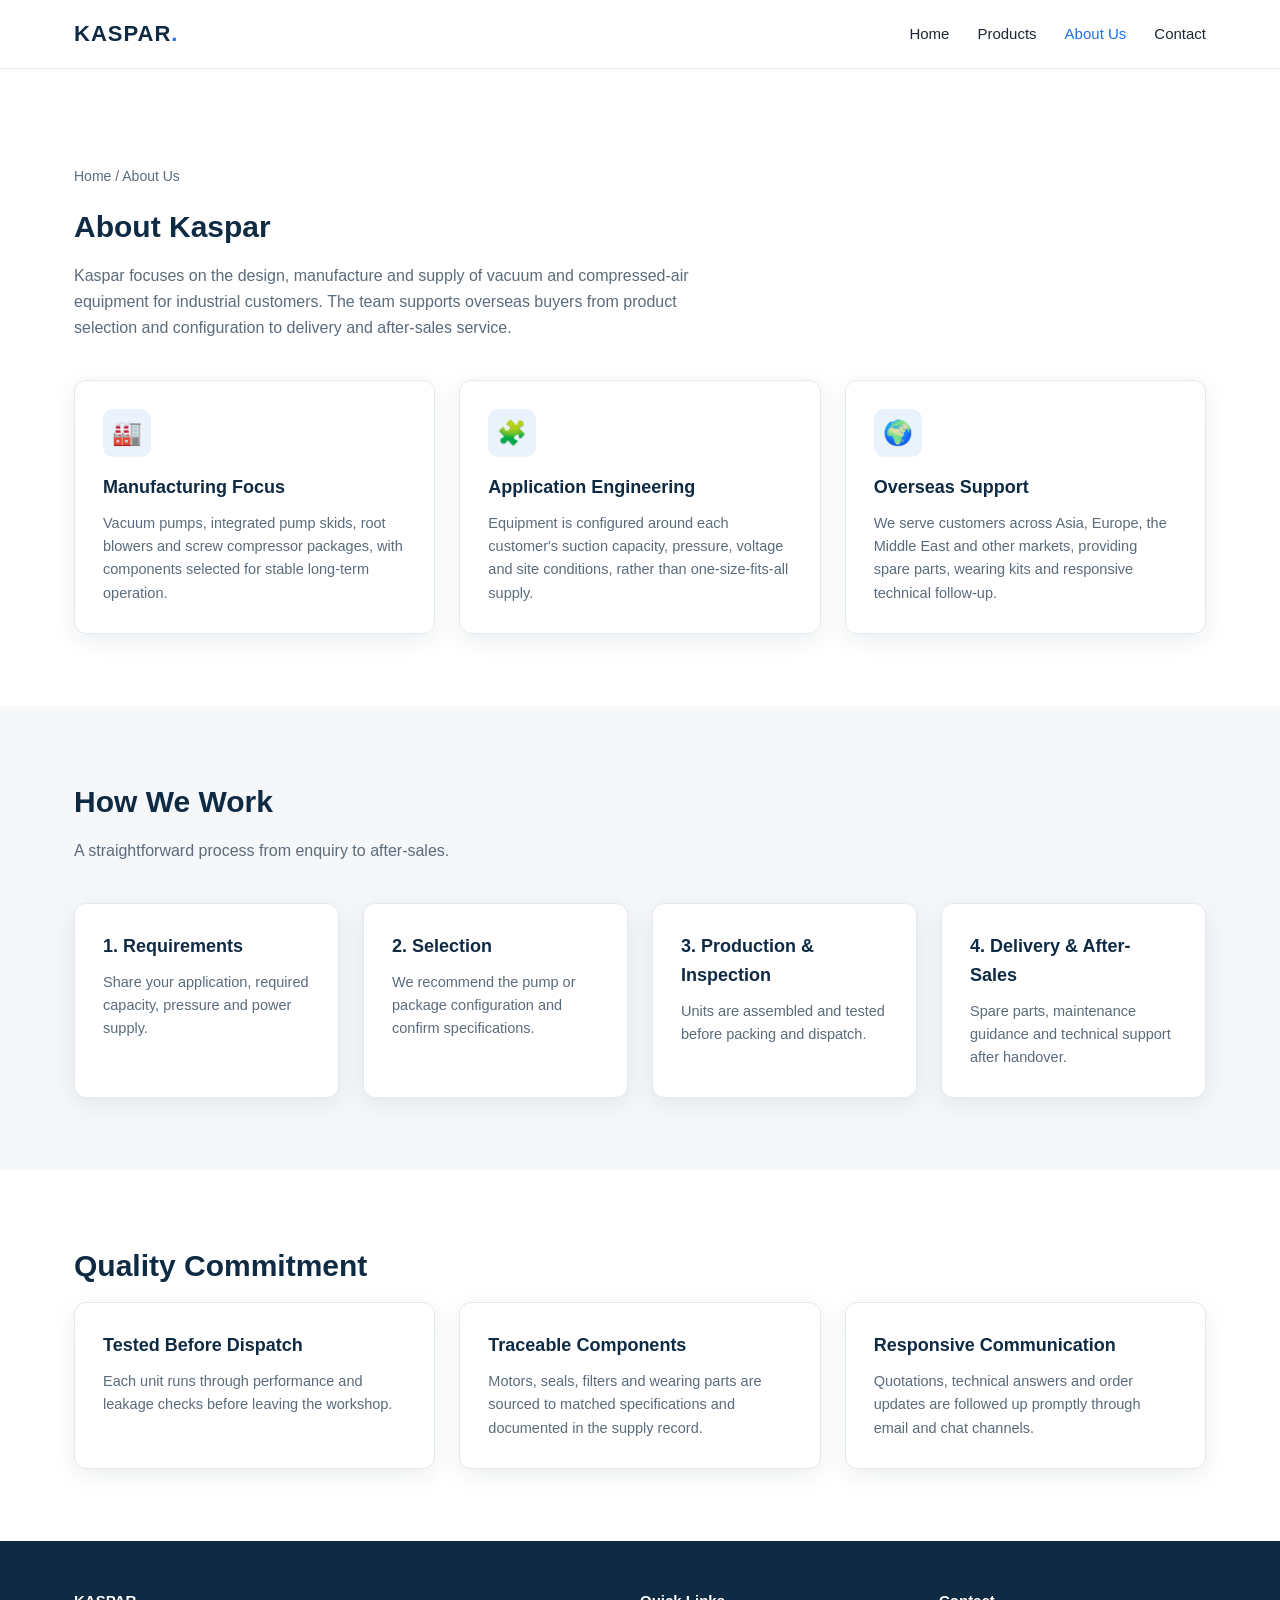
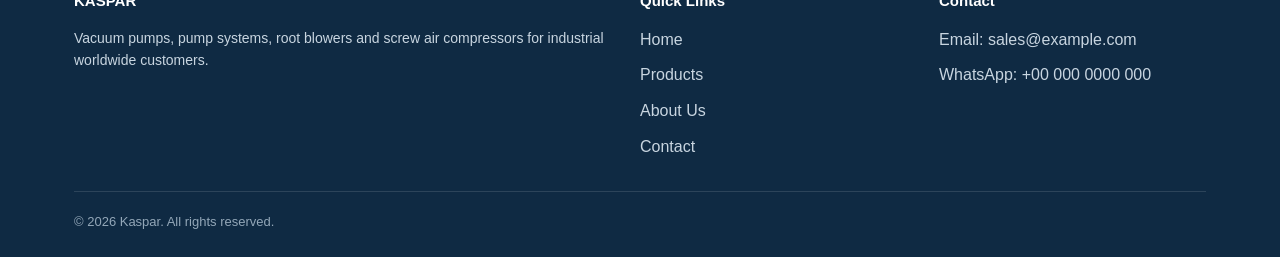
==== about.html @ ff20649e "Initial Kaspar product showcase website: home, products, detail, about, contact" ====
<!DOCTYPE html>
<html lang="en">
<head>
  <meta charset="UTF-8">
  <meta name="viewport" content="width=device-width, initial-scale=1.0">
  <title>About Us | Kaspar</title>
  <meta name="description" content="Learn about Kaspar — manufacturer and supplier of vacuum pumps, pump systems, root blowers and screw air compressors for global industrial customers.">
  <link rel="stylesheet" href="css/style.css">
  <link rel="stylesheet" href="https://miaoda.feishu.cn/fonts/css2?family=Noto+Sans:wght@300;400;500;700;800&display=swap">
</head>
<body>

  <header class="site-header">
    <div class="container nav">
      <a href="index.html" class="brand">KASPAR<span>.</span></a>
      <button class="nav-toggle" aria-label="Menu" onclick="document.querySelector('.nav-links').classList.toggle('open')">
        <span></span><span></span><span></span>
      </button>
      <ul class="nav-links">
        <li><a href="index.html">Home</a></li>
        <li><a href="products.html">Products</a></li>
        <li><a href="about.html" class="active">About Us</a></li>
        <li><a href="contact.html">Contact</a></li>
      </ul>
    </div>
  </header>

  <section class="section">
    <div class="container">
      <nav class="breadcrumb"><a href="index.html">Home</a> / About Us</nav>
      <h2 class="section-title" style="margin-top:16px;">About Kaspar</h2>
      <p class="section-sub">Kaspar focuses on the design, manufacture and supply of vacuum and compressed-air equipment for industrial customers. The team supports overseas buyers from product selection and configuration to delivery and after-sales service.</p>

      <div class="grid grid-3">
        <div class="card">
          <div class="icon">🏭</div>
          <h3>Manufacturing Focus</h3>
          <p>Vacuum pumps, integrated pump skids, root blowers and screw compressor packages, with components selected for stable long-term operation.</p>
        </div>
        <div class="card">
          <div class="icon">🧩</div>
          <h3>Application Engineering</h3>
          <p>Equipment is configured around each customer's suction capacity, pressure, voltage and site conditions, rather than one-size-fits-all supply.</p>
        </div>
        <div class="card">
          <div class="icon">🌍</div>
          <h3>Overseas Support</h3>
          <p>We serve customers across Asia, Europe, the Middle East and other markets, providing spare parts, wearing kits and responsive technical follow-up.</p>
        </div>
      </div>
    </div>
  </section>

  <section class="section alt">
    <div class="container">
      <h2 class="section-title">How We Work</h2>
      <p class="section-sub">A straightforward process from enquiry to after-sales.</p>
      <div class="grid grid-4">
        <div class="card"><h3>1. Requirements</h3><p>Share your application, required capacity, pressure and power supply.</p></div>
        <div class="card"><h3>2. Selection</h3><p>We recommend the pump or package configuration and confirm specifications.</p></div>
        <div class="card"><h3>3. Production &amp; Inspection</h3><p>Units are assembled and tested before packing and dispatch.</p></div>
        <div class="card"><h3>4. Delivery &amp; After-Sales</h3><p>Spare parts, maintenance guidance and technical support after handover.</p></div>
      </div>
    </div>
  </section>

  <section class="section">
    <div class="container">
      <h2 class="section-title">Quality Commitment</h2>
      <div class="grid grid-3">
        <div class="card"><h3>Tested Before Dispatch</h3><p>Each unit runs through performance and leakage checks before leaving the workshop.</p></div>
        <div class="card"><h3>Traceable Components</h3><p>Motors, seals, filters and wearing parts are sourced to matched specifications and documented in the supply record.</p></div>
        <div class="card"><h3>Responsive Communication</h3><p>Quotations, technical answers and order updates are followed up promptly through email and chat channels.</p></div>
      </div>
    </div>
  </section>

  <footer class="site-footer">
    <div class="container">
      <div class="footer-grid">
        <div>
          <h4>KASPAR</h4>
          <p style="font-size:14px;">Vacuum pumps, pump systems, root blowers and screw air compressors for industrial worldwide customers.</p>
        </div>
        <div>
          <h4>Quick Links</h4>
          <ul>
            <li><a href="index.html">Home</a></li>
            <li><a href="products.html">Products</a></li>
            <li><a href="about.html">About Us</a></li>
            <li><a href="contact.html">Contact</a></li>
          </ul>
        </div>
        <div>
          <h4>Contact</h4>
          <ul>
            <li>Email: sales@example.com</li>
            <li>WhatsApp: +00 000 0000 000</li>
          </ul>
        </div>
      </div>
      <div class="footer-bottom">© 2026 Kaspar. All rights reserved.</div>
    </div>
  </footer>

  <script src="js/main.js"></script>
</body>
</html>
---- css/style.css ----
/* ===== Kaspar Website — Global Styles ===== */
:root {
  --navy: #0f2a43;
  --navy-2: #163a5c;
  --steel: #5b6b7b;
  --accent: #1f6feb;
  --bg: #f5f7f9;
  --white: #ffffff;
  --line: #e3e9ee;
  --text: #1c2733;
  --radius: 12px;
  --shadow: 0 6px 24px rgba(15, 42, 67, 0.08);
}

* { margin: 0; padding: 0; box-sizing: border-box; }

html { scroll-behavior: smooth; }

body {
  font-family: "Noto Sans SC", "Noto Sans", -apple-system, BlinkMacSystemFont,
    "Segoe UI", Roboto, "Helvetica Neue", Arial, sans-serif;
  color: var(--text);
  background: var(--white);
  line-height: 1.6;
}

img { max-width: 100%; display: block; }
a { color: var(--accent); text-decoration: none; }
a:hover { text-decoration: underline; }

.container { max-width: 1180px; margin: 0 auto; padding: 0 24px; }

/* ===== Header / Nav ===== */
.site-header {
  position: sticky; top: 0; z-index: 50;
  background: var(--white);
  border-bottom: 1px solid var(--line);
}
.nav {
  display: flex; align-items: center; justify-content: space-between;
  height: 68px;
}
.brand {
  font-size: 22px; font-weight: 800; letter-spacing: 1px;
  color: var(--navy);
}
.brand span { color: var(--accent); }
.nav-links { display: flex; gap: 28px; list-style: none; }
.nav-links a {
  color: var(--text); font-weight: 500; font-size: 15px;
}
.nav-links a:hover, .nav-links a.active { color: var(--accent); text-decoration: none; }
.nav-toggle { display: none; background: none; border: 0; cursor: pointer; }
.nav-toggle span { display: block; width: 24px; height: 2px; background: var(--navy); margin: 5px 0; }

/* ===== Hero ===== */
.hero {
  background: linear-gradient(135deg, var(--navy) 0%, var(--navy-2) 100%);
  color: var(--white);
  padding: 96px 0;
}
.hero h1 { font-size: 42px; line-height: 1.2; margin-bottom: 18px; }
.hero p.lead { font-size: 18px; max-width: 640px; color: #d7e2ec; margin-bottom: 32px; }
.hero-actions { display: flex; gap: 16px; flex-wrap: wrap; }

/* ===== Buttons ===== */
.btn {
  display: inline-flex; align-items: center; justify-content: center;
  padding: 12px 24px; border-radius: 8px; font-weight: 600; font-size: 15px;
  cursor: pointer; border: 1px solid transparent; transition: all .2s;
}
.btn-primary { background: var(--accent); color: var(--white); }
.btn-primary:hover { background: #185cc7; text-decoration: none; }
.btn-outline { border-color: rgba(255,255,255,.6); color: var(--white); }
.btn-outline:hover { background: rgba(255,255,255,.1); text-decoration: none; }
.btn-dark { background: var(--navy); color: var(--white); }
.btn-dark:hover { background: var(--navy-2); text-decoration: none; }

/* ===== Sections ===== */
.section { padding: 72px 0; }
.section.alt { background: var(--bg); }
.section-title { font-size: 30px; color: var(--navy); margin-bottom: 12px; }
.section-sub { color: var(--steel); max-width: 640px; margin-bottom: 40px; }

/* ===== Cards grid ===== */
.grid { display: grid; gap: 24px; }
.grid-3 { grid-template-columns: repeat(3, 1fr); }
.grid-4 { grid-template-columns: repeat(4, 1fr); }
.card {
  background: var(--white); border: 1px solid var(--line);
  border-radius: var(--radius); padding: 28px; box-shadow: var(--shadow);
  transition: transform .2s, box-shadow .2s;
}
.card:hover { transform: translateY(-4px); }
.card h3 { font-size: 18px; color: var(--navy); margin-bottom: 10px; }
.card p { color: var(--steel); font-size: 14.5px; }
.card .icon {
  width: 48px; height: 48px; border-radius: 10px; background: #eaf2fc;
  display: flex; align-items: center; justify-content: center; font-size: 24px;
  margin-bottom: 16px;
}

/* ===== Product list ===== */
.product-card { display: flex; flex-direction: column; }
.product-card .thumb {
  height: 170px; border-radius: 10px; background: var(--bg);
  display: flex; align-items: center; justify-content: center;
  color: var(--steel); font-size: 14px; margin-bottom: 18px;
}
.product-card .meta { margin-top: auto; padding-top: 14px; }

/* ===== Feature list ===== */
.feature-list { list-style: none; display: grid; gap: 14px; }
.feature-list li {
  padding-left: 28px; position: relative; color: var(--steel);
}
.feature-list li::before {
  content: "✓"; position: absolute; left: 0; color: var(--accent); font-weight: 700;
}

/* ===== Tables ===== */
.spec-table { width: 100%; border-collapse: collapse; margin-top: 16px; }
.spec-table th, .spec-table td {
  padding: 12px 16px; border-bottom: 1px solid var(--line); text-align: left; font-size: 15px;
}
.spec-table th { width: 40%; color: var(--navy); background: var(--bg); }

/* ===== CTA band ===== */
.cta-band {
  background: var(--navy); color: var(--white); padding: 56px 0;
}
.cta-band h2 { font-size: 26px; margin-bottom: 10px; }
.cta-band p { color: #d7e2ec; margin-bottom: 24px; }

/* ===== Forms ===== */
.form-grid { display: grid; gap: 18px; }
.form-field label { display: block; font-weight: 600; margin-bottom: 6px; font-size: 14px; }
.form-field input, .form-field textarea, .form-field select {
  width: 100%; padding: 12px 14px; border: 1px solid var(--line);
  border-radius: 8px; font: inherit; background: var(--white);
}
.form-field textarea { min-height: 120px; resize: vertical; }

/* ===== Contact info ===== */
.contact-info { display: grid; gap: 16px; }
.contact-info .item { display: flex; gap: 14px; }
.contact-info .item .icon { font-size: 20px; }
.contact-info .item h4 { color: var(--navy); font-size: 15px; }
.contact-info .item p { color: var(--steel); font-size: 14.5px; }

/* ===== Footer ===== */
.site-footer { background: var(--navy); color: #c8d5e0; padding: 48px 0 24px; }
.footer-grid { display: grid; grid-template-columns: 2fr 1fr 1fr; gap: 32px; margin-bottom: 32px; }
.site-footer h4 { color: var(--white); margin-bottom: 14px; font-size: 15px; }
.site-footer ul { list-style: none; display: grid; gap: 10px; }
.site-footer a { color: #c8d5e0; }
.footer-bottom { border-top: 1px solid rgba(255,255,255,.12); padding-top: 20px; font-size: 13px; color: #93a7b8; }

/* ===== Breadcrumb ===== */
.breadcrumb { font-size: 14px; color: var(--steel); padding: 24px 0 0; }
.breadcrumb a { color: var(--steel); }

/* ===== Responsive ===== */
@media (max-width: 960px) {
  .grid-3, .grid-4 { grid-template-columns: repeat(2, 1fr); }
  .hero h1 { font-size: 32px; }
}
@media (max-width: 640px) {
  .grid-3, .grid-4 { grid-template-columns: 1fr; }
  .footer-grid { grid-template-columns: 1fr; }
  .nav-links {
    display: none; position: absolute; top: 68px; left: 0; right: 0;
    background: var(--white); flex-direction: column; gap: 0;
    border-bottom: 1px solid var(--line); padding: 8px 0;
  }
  .nav-links.open { display: flex; }
  .nav-links a { display: block; padding: 14px 24px; }
  .nav-toggle { display: block; }
}
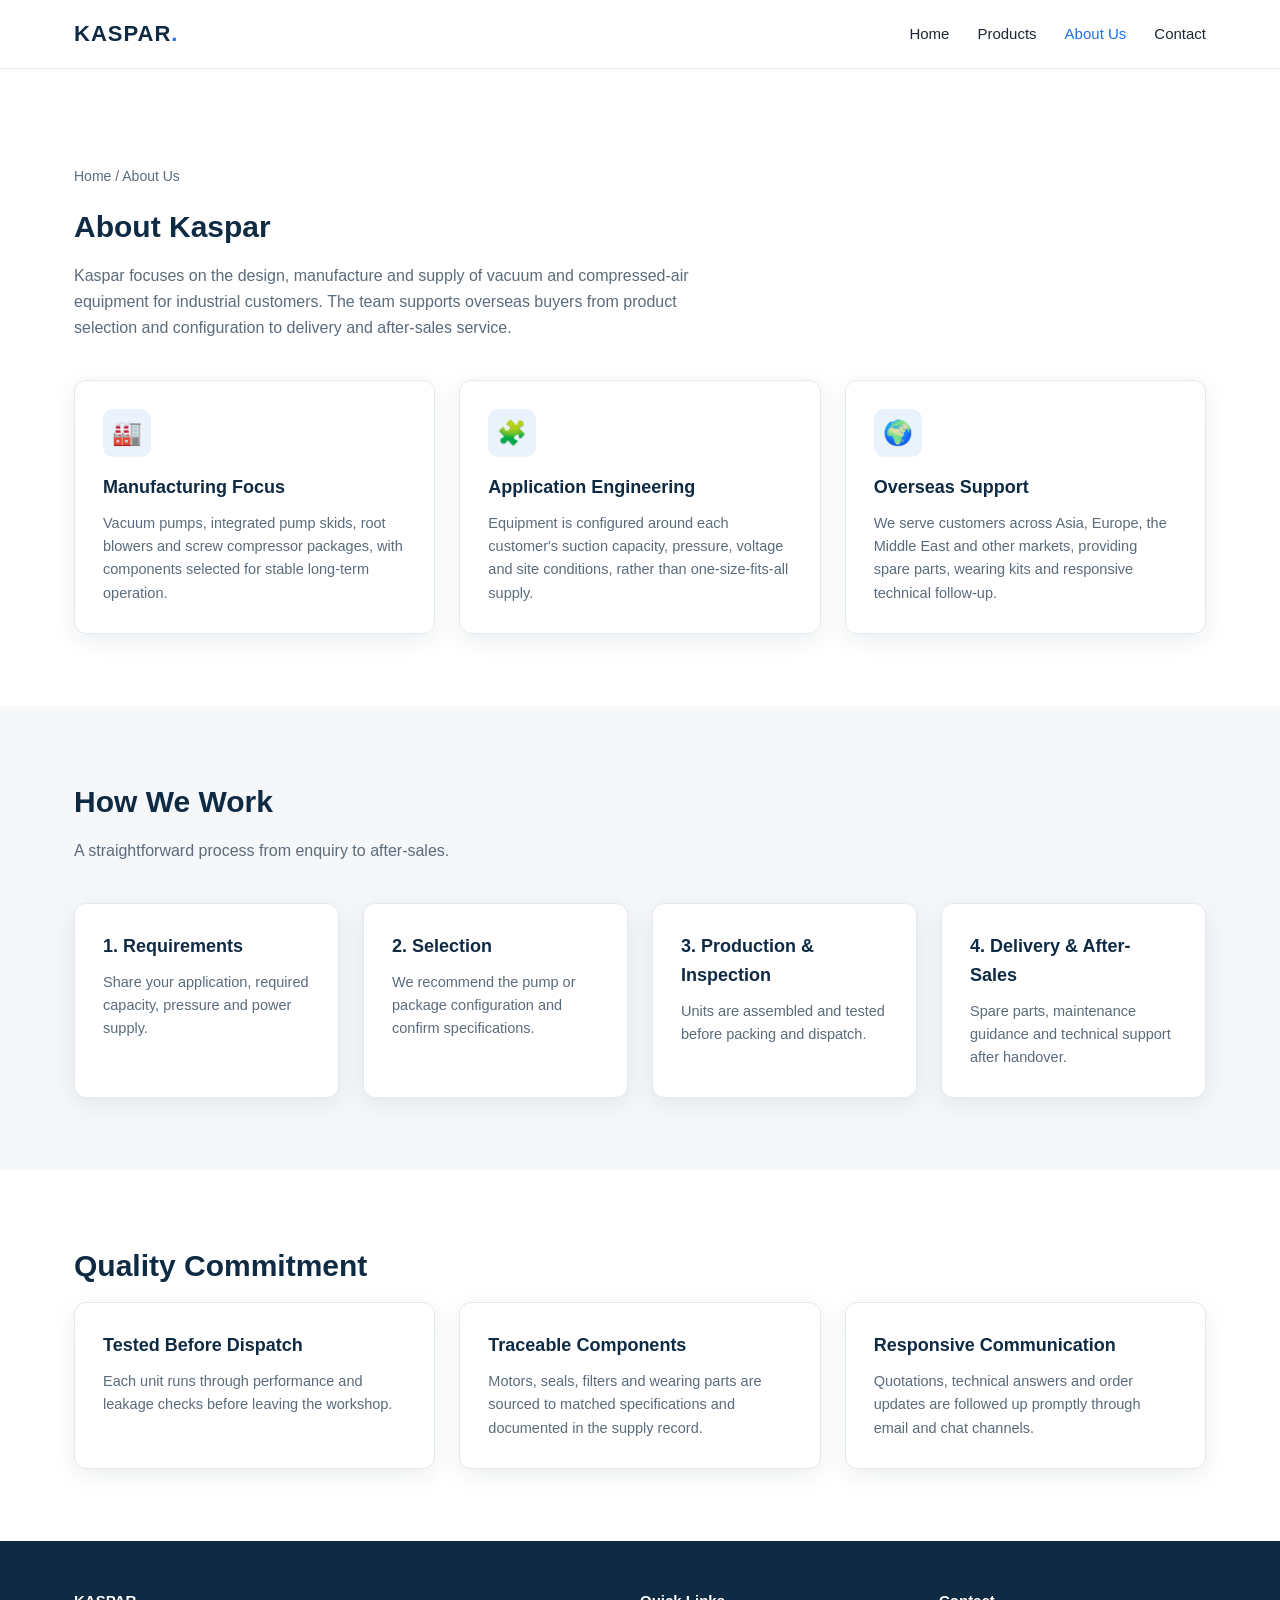
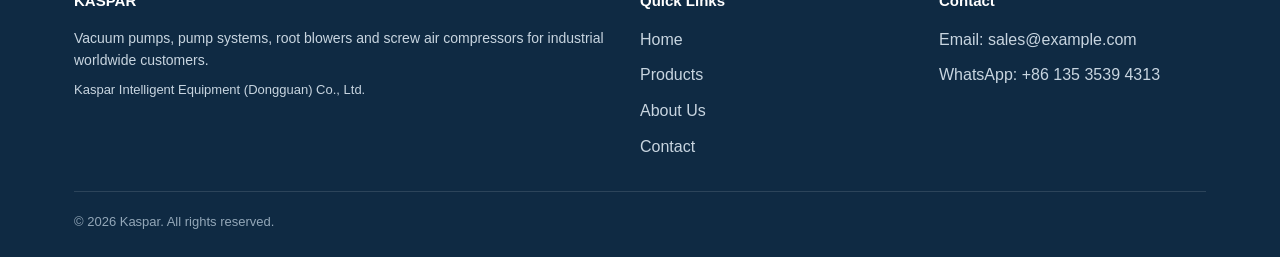
==== commit e762ce67: "Add company full name, address and WhatsApp contact" ====
--- a/about.html
+++ b/about.html
@@ -81,6 +81,7 @@
         <div>
           <h4>KASPAR</h4>
           <p style="font-size:14px;">Vacuum pumps, pump systems, root blowers and screw air compressors for industrial worldwide customers.</p>
+          <p style="font-size:13px; margin-top:8px;">Kaspar Intelligent Equipment (Dongguan) Co., Ltd.</p>
         </div>
         <div>
           <h4>Quick Links</h4>
@@ -95,7 +96,7 @@
           <h4>Contact</h4>
           <ul>
             <li>Email: sales@example.com</li>
-            <li>WhatsApp: +00 000 0000 000</li>
+            <li>WhatsApp: <a href="https://wa.me/8613535394313" target="_blank" rel="noopener">+86 135 3539 4313</a></li>
           </ul>
         </div>
       </div>
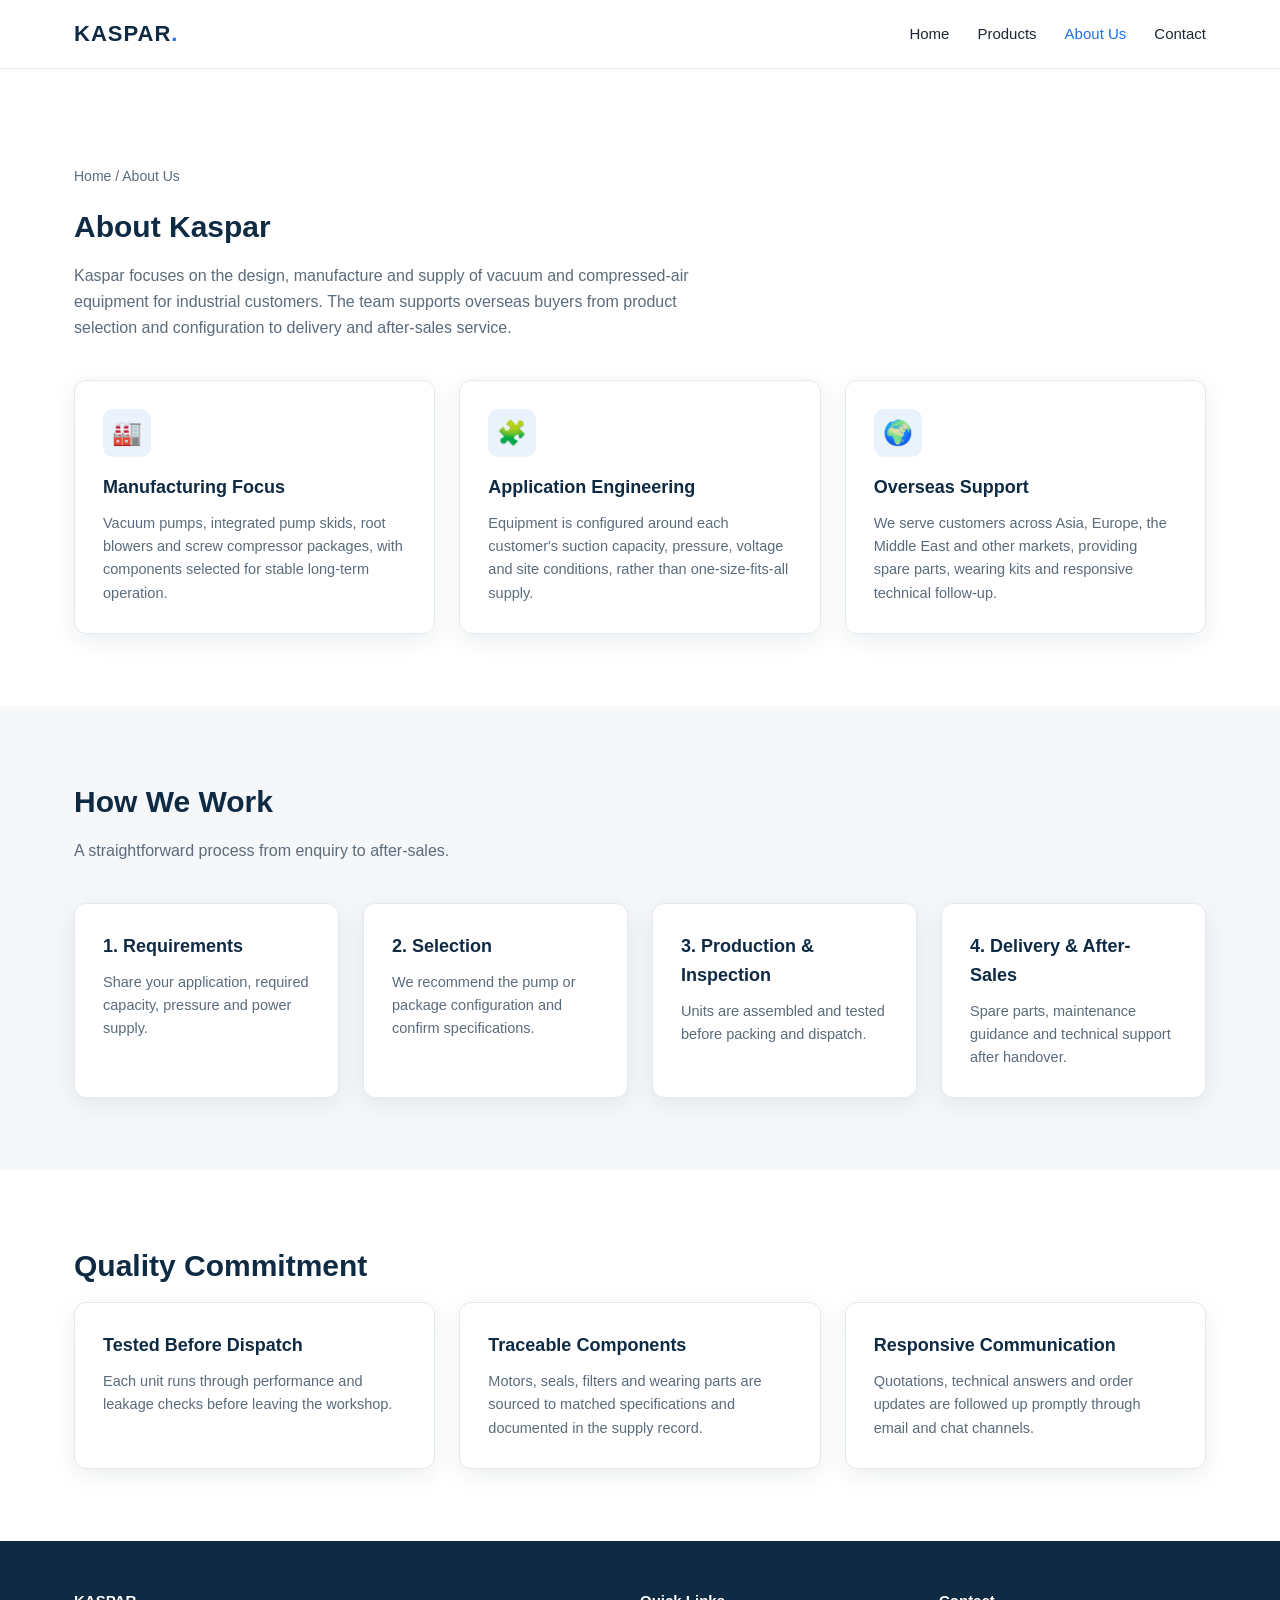
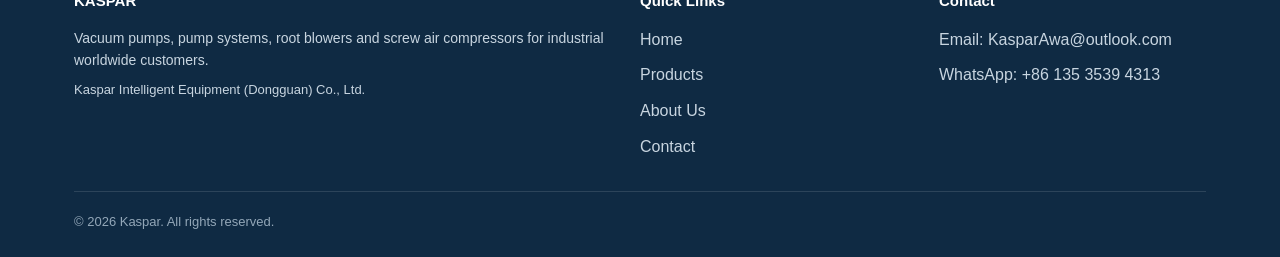
==== commit 2e4c6829: "Add VR 302 / VR 250 product pages with specs, images, curve and service kits; update contact email" ====
--- a/about.html
+++ b/about.html
@@ -95,7 +95,7 @@
         <div>
           <h4>Contact</h4>
           <ul>
-            <li>Email: sales@example.com</li>
+            <li>Email: KasparAwa@outlook.com</li>
             <li>WhatsApp: <a href="https://wa.me/8613535394313" target="_blank" rel="noopener">+86 135 3539 4313</a></li>
           </ul>
         </div>
--- a/css/style.css
+++ b/css/style.css
@@ -108,6 +108,7 @@
   color: var(--steel); font-size: 14px; margin-bottom: 18px;
 }
 .product-card .meta { margin-top: auto; padding-top: 14px; }
+.thumb-img { width: 100%; height: 170px; object-fit: contain; border-radius: 10px; background: var(--bg); margin-bottom: 18px; }
 
 /* ===== Feature list ===== */
 .feature-list { list-style: none; display: grid; gap: 14px; }
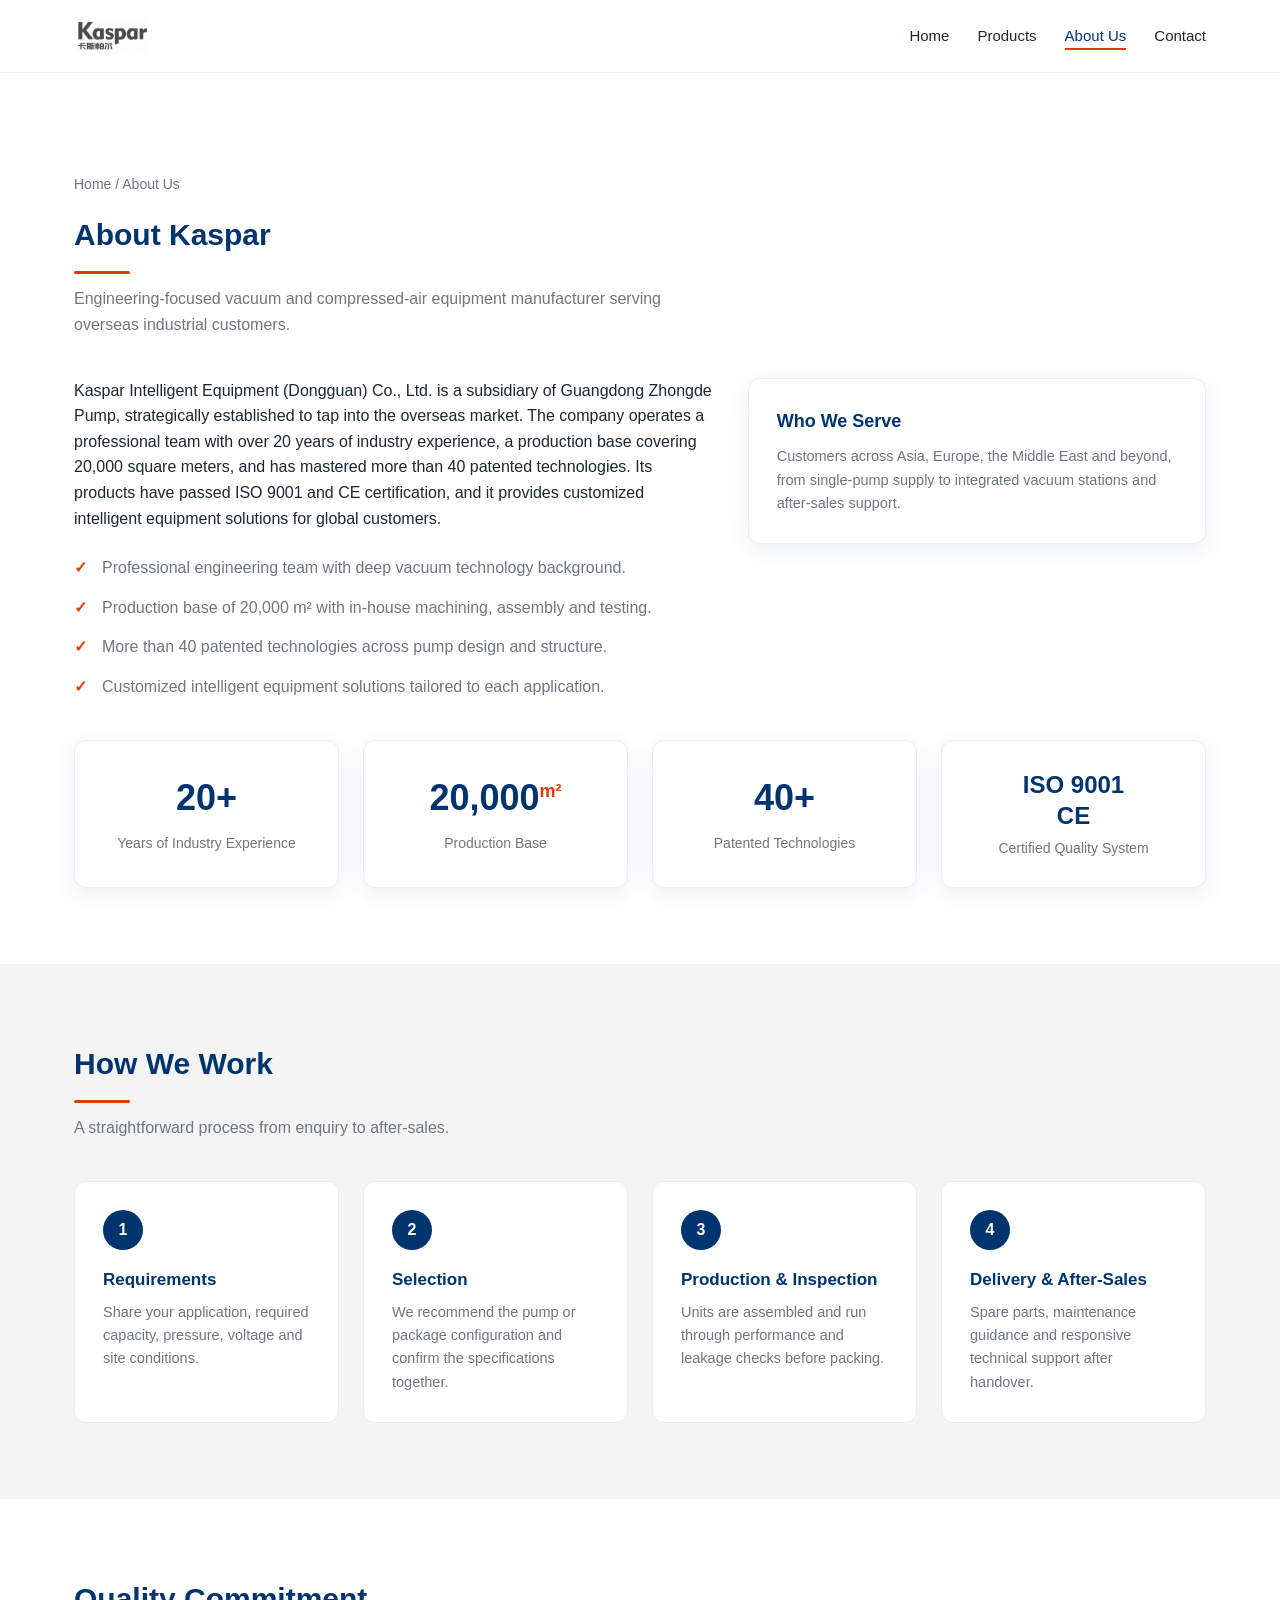
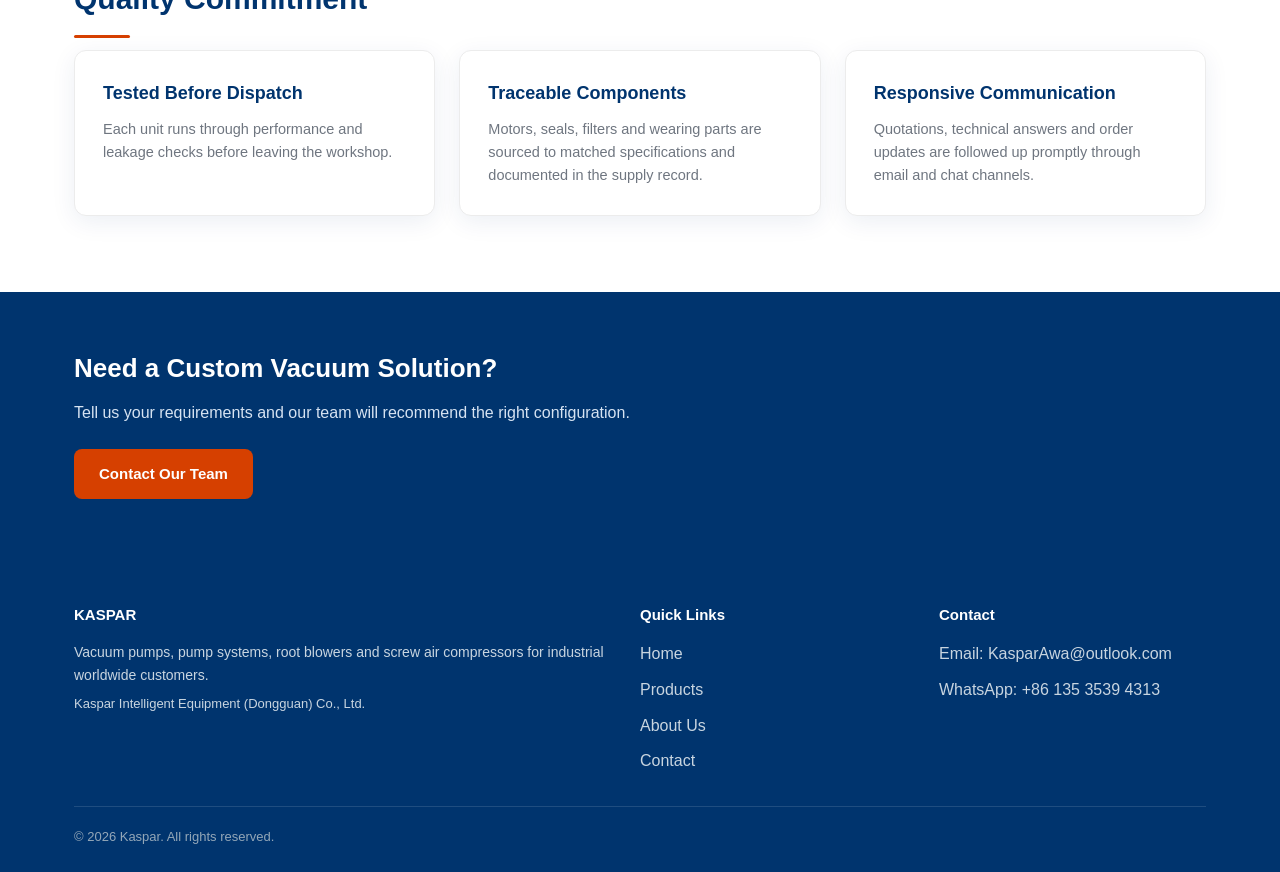
==== commit 622854f7: "Rebrand to Alibaba orange/blue palette, add logo to nav, interactive About page with stats counters " ====
--- a/about.html
+++ b/about.html
@@ -4,7 +4,7 @@
   <meta charset="UTF-8">
   <meta name="viewport" content="width=device-width, initial-scale=1.0">
   <title>About Us | Kaspar</title>
-  <meta name="description" content="Learn about Kaspar — manufacturer and supplier of vacuum pumps, pump systems, root blowers and screw air compressors for global industrial customers.">
+  <meta name="description" content="Kaspar Intelligent Equipment (Dongguan) Co., Ltd. — subsidiary of Guangdong Zhongde Pump, 20+ years of vacuum pump experience, ISO 9001 and CE certified customized equipment solutions for global customers.">
   <link rel="stylesheet" href="css/style.css">
   <link rel="stylesheet" href="https://miaoda.feishu.cn/fonts/css2?family=Noto+Sans:wght@300;400;500;700;800&display=swap">
 </head>
@@ -12,7 +12,7 @@
 
   <header class="site-header">
     <div class="container nav">
-      <a href="index.html" class="brand">KASPAR<span>.</span></a>
+      <a href="index.html" class="brand"><img class="nav-logo" src="assets/logo.png" alt="Kaspar"></a>
       <button class="nav-toggle" aria-label="Menu" onclick="document.querySelector('.nav-links').classList.toggle('open')">
         <span></span><span></span><span></span>
       </button>
@@ -29,23 +29,48 @@
     <div class="container">
       <nav class="breadcrumb"><a href="index.html">Home</a> / About Us</nav>
       <h2 class="section-title" style="margin-top:16px;">About Kaspar</h2>
-      <p class="section-sub">Kaspar focuses on the design, manufacture and supply of vacuum and compressed-air equipment for industrial customers. The team supports overseas buyers from product selection and configuration to delivery and after-sales service.</p>
+      <p class="section-sub">Engineering-focused vacuum and compressed-air equipment manufacturer serving overseas industrial customers.</p>
 
-      <div class="grid grid-3">
-        <div class="card">
-          <div class="icon">🏭</div>
-          <h3>Manufacturing Focus</h3>
-          <p>Vacuum pumps, integrated pump skids, root blowers and screw compressor packages, with components selected for stable long-term operation.</p>
+      <div class="grid" style="grid-template-columns: 1.4fr 1fr; gap: 32px; align-items: start;">
+        <div class="reveal">
+          <p style="font-size:16px; color:var(--text);">
+            Kaspar Intelligent Equipment (Dongguan) Co., Ltd. is a subsidiary of Guangdong Zhongde Pump,
+            strategically established to tap into the overseas market. The company operates a professional
+            team with over 20 years of industry experience, a production base covering 20,000 square meters,
+            and has mastered more than 40 patented technologies. Its products have passed ISO 9001 and CE
+            certification, and it provides customized intelligent equipment solutions for global customers.
+          </p>
+          <ul class="feature-list" style="margin-top:24px;">
+            <li>Professional engineering team with deep vacuum technology background.</li>
+            <li>Production base of 20,000 m² with in-house machining, assembly and testing.</li>
+            <li>More than 40 patented technologies across pump design and structure.</li>
+            <li>Customized intelligent equipment solutions tailored to each application.</li>
+          </ul>
         </div>
-        <div class="card">
-          <div class="icon">🧩</div>
-          <h3>Application Engineering</h3>
-          <p>Equipment is configured around each customer's suction capacity, pressure, voltage and site conditions, rather than one-size-fits-all supply.</p>
+        <div class="reveal reveal-d1">
+          <div class="card">
+            <h3>Who We Serve</h3>
+            <p>Customers across Asia, Europe, the Middle East and beyond, from single-pump supply to integrated vacuum stations and after-sales support.</p>
+          </div>
         </div>
-        <div class="card">
-          <div class="icon">🌍</div>
-          <h3>Overseas Support</h3>
-          <p>We serve customers across Asia, Europe, the Middle East and other markets, providing spare parts, wearing kits and responsive technical follow-up.</p>
+      </div>
+
+      <div class="stats-band">
+        <div class="stat reveal">
+          <div class="stat-num" data-count="20" data-suffix="+">0</div>
+          <div class="stat-label">Years of Industry Experience</div>
+        </div>
+        <div class="stat reveal reveal-d1">
+          <div class="stat-num">20,000<sup>m²</sup></div>
+          <div class="stat-label">Production Base</div>
+        </div>
+        <div class="stat reveal reveal-d2">
+          <div class="stat-num" data-count="40" data-suffix="+">0</div>
+          <div class="stat-label">Patented Technologies</div>
+        </div>
+        <div class="stat reveal reveal-d3">
+          <div class="stat-num" style="font-size:24px; line-height:1.3;">ISO 9001<br>CE</div>
+          <div class="stat-label">Certified Quality System</div>
         </div>
       </div>
     </div>
@@ -55,11 +80,27 @@
     <div class="container">
       <h2 class="section-title">How We Work</h2>
       <p class="section-sub">A straightforward process from enquiry to after-sales.</p>
-      <div class="grid grid-4">
-        <div class="card"><h3>1. Requirements</h3><p>Share your application, required capacity, pressure and power supply.</p></div>
-        <div class="card"><h3>2. Selection</h3><p>We recommend the pump or package configuration and confirm specifications.</p></div>
-        <div class="card"><h3>3. Production &amp; Inspection</h3><p>Units are assembled and tested before packing and dispatch.</p></div>
-        <div class="card"><h3>4. Delivery &amp; After-Sales</h3><p>Spare parts, maintenance guidance and technical support after handover.</p></div>
+      <div class="steps">
+        <div class="step reveal">
+          <div class="step-no">1</div>
+          <h3>Requirements</h3>
+          <p>Share your application, required capacity, pressure, voltage and site conditions.</p>
+        </div>
+        <div class="step reveal reveal-d1">
+          <div class="step-no">2</div>
+          <h3>Selection</h3>
+          <p>We recommend the pump or package configuration and confirm the specifications together.</p>
+        </div>
+        <div class="step reveal reveal-d2">
+          <div class="step-no">3</div>
+          <h3>Production &amp; Inspection</h3>
+          <p>Units are assembled and run through performance and leakage checks before packing.</p>
+        </div>
+        <div class="step reveal reveal-d3">
+          <div class="step-no">4</div>
+          <h3>Delivery &amp; After-Sales</h3>
+          <p>Spare parts, maintenance guidance and responsive technical support after handover.</p>
+        </div>
       </div>
     </div>
   </section>
@@ -68,10 +109,27 @@
     <div class="container">
       <h2 class="section-title">Quality Commitment</h2>
       <div class="grid grid-3">
-        <div class="card"><h3>Tested Before Dispatch</h3><p>Each unit runs through performance and leakage checks before leaving the workshop.</p></div>
-        <div class="card"><h3>Traceable Components</h3><p>Motors, seals, filters and wearing parts are sourced to matched specifications and documented in the supply record.</p></div>
-        <div class="card"><h3>Responsive Communication</h3><p>Quotations, technical answers and order updates are followed up promptly through email and chat channels.</p></div>
+        <div class="card reveal">
+          <h3>Tested Before Dispatch</h3>
+          <p>Each unit runs through performance and leakage checks before leaving the workshop.</p>
+        </div>
+        <div class="card reveal reveal-d1">
+          <h3>Traceable Components</h3>
+          <p>Motors, seals, filters and wearing parts are sourced to matched specifications and documented in the supply record.</p>
+        </div>
+        <div class="card reveal reveal-d2">
+          <h3>Responsive Communication</h3>
+          <p>Quotations, technical answers and order updates are followed up promptly through email and chat channels.</p>
+        </div>
       </div>
+    </div>
+  </section>
+
+  <section class="cta-band">
+    <div class="container">
+      <h2>Need a Custom Vacuum Solution?</h2>
+      <p>Tell us your requirements and our team will recommend the right configuration.</p>
+      <a href="contact.html" class="btn btn-primary">Contact Our Team</a>
     </div>
   </section>
 
--- a/css/style.css
+++ b/css/style.css
@@ -1,15 +1,18 @@
 /* ===== Kaspar Website — Global Styles ===== */
 :root {
-  --navy: #0f2a43;
-  --navy-2: #163a5c;
-  --steel: #5b6b7b;
-  --accent: #1f6feb;
-  --bg: #f5f7f9;
+  --orange: #d64000;
+  --orange-dark: #b83600;
+  --orange-soft: #fff3eb;
+  --navy: #00346e;
+  --navy-2: #0a4a8f;
+  --steel: #6f7680;
+  --bg: #f4f4f4;
   --white: #ffffff;
-  --line: #e3e9ee;
+  --line: #ececec;
   --text: #1c2733;
   --radius: 12px;
-  --shadow: 0 6px 24px rgba(15, 42, 67, 0.08);
+  --shadow: 0 6px 24px rgba(0, 52, 110, 0.08);
+  --shadow-hover: 0 14px 34px rgba(0, 52, 110, 0.16);
 }
 
 * { margin: 0; padding: 0; box-sizing: border-box; }
@@ -25,7 +28,7 @@
 }
 
 img { max-width: 100%; display: block; }
-a { color: var(--accent); text-decoration: none; }
+a { color: var(--orange); text-decoration: none; }
 a:hover { text-decoration: underline; }
 
 .container { max-width: 1180px; margin: 0 auto; padding: 0 24px; }
@@ -35,21 +38,26 @@
   position: sticky; top: 0; z-index: 50;
   background: var(--white);
   border-bottom: 1px solid var(--line);
-}
+  transition: box-shadow .25s;
+}
+.site-header.scrolled { box-shadow: 0 4px 18px rgba(0, 52, 110, 0.12); }
 .nav {
   display: flex; align-items: center; justify-content: space-between;
-  height: 68px;
-}
-.brand {
-  font-size: 22px; font-weight: 800; letter-spacing: 1px;
-  color: var(--navy);
-}
-.brand span { color: var(--accent); }
+  height: 72px;
+}
+.brand { display: inline-flex; align-items: center; }
+.nav-logo { height: 36px; width: auto; }
 .nav-links { display: flex; gap: 28px; list-style: none; }
 .nav-links a {
   color: var(--text); font-weight: 500; font-size: 15px;
-}
-.nav-links a:hover, .nav-links a.active { color: var(--accent); text-decoration: none; }
+  position: relative; padding: 6px 0;
+}
+.nav-links a::after {
+  content: ""; position: absolute; left: 0; bottom: 0; height: 2px; width: 0;
+  background: var(--orange); transition: width .25s;
+}
+.nav-links a:hover, .nav-links a.active { color: var(--navy); text-decoration: none; }
+.nav-links a:hover::after, .nav-links a.active::after { width: 100%; }
 .nav-toggle { display: none; background: none; border: 0; cursor: pointer; }
 .nav-toggle span { display: block; width: 24px; height: 2px; background: var(--navy); margin: 5px 0; }
 
@@ -57,11 +65,17 @@
 .hero {
   background: linear-gradient(135deg, var(--navy) 0%, var(--navy-2) 100%);
   color: var(--white);
-  padding: 96px 0;
-}
-.hero h1 { font-size: 42px; line-height: 1.2; margin-bottom: 18px; }
-.hero p.lead { font-size: 18px; max-width: 640px; color: #d7e2ec; margin-bottom: 32px; }
-.hero-actions { display: flex; gap: 16px; flex-wrap: wrap; }
+  padding: 104px 0;
+  position: relative; overflow: hidden;
+}
+.hero::after {
+  content: ""; position: absolute; right: -120px; top: -120px;
+  width: 360px; height: 360px; border-radius: 50%;
+  background: radial-gradient(circle, rgba(214, 64, 0, .25), transparent 70%);
+}
+.hero h1 { font-size: 42px; line-height: 1.2; margin-bottom: 18px; position: relative; z-index: 1; }
+.hero p.lead { font-size: 18px; max-width: 640px; color: #d6e3f2; margin-bottom: 32px; position: relative; z-index: 1; }
+.hero-actions { display: flex; gap: 16px; flex-wrap: wrap; position: relative; z-index: 1; }
 
 /* ===== Buttons ===== */
 .btn {
@@ -69,17 +83,21 @@
   padding: 12px 24px; border-radius: 8px; font-weight: 600; font-size: 15px;
   cursor: pointer; border: 1px solid transparent; transition: all .2s;
 }
-.btn-primary { background: var(--accent); color: var(--white); }
-.btn-primary:hover { background: #185cc7; text-decoration: none; }
+.btn-primary { background: var(--orange); color: var(--white); }
+.btn-primary:hover { background: var(--orange-dark); text-decoration: none; transform: translateY(-2px); }
 .btn-outline { border-color: rgba(255,255,255,.6); color: var(--white); }
 .btn-outline:hover { background: rgba(255,255,255,.1); text-decoration: none; }
 .btn-dark { background: var(--navy); color: var(--white); }
 .btn-dark:hover { background: var(--navy-2); text-decoration: none; }
 
 /* ===== Sections ===== */
-.section { padding: 72px 0; }
+.section { padding: 76px 0; }
 .section.alt { background: var(--bg); }
 .section-title { font-size: 30px; color: var(--navy); margin-bottom: 12px; }
+.section-title::after {
+  content: ""; display: block; width: 56px; height: 3px; margin-top: 12px;
+  background: var(--orange); border-radius: 2px;
+}
 .section-sub { color: var(--steel); max-width: 640px; margin-bottom: 40px; }
 
 /* ===== Cards grid ===== */
@@ -89,13 +107,13 @@
 .card {
   background: var(--white); border: 1px solid var(--line);
   border-radius: var(--radius); padding: 28px; box-shadow: var(--shadow);
-  transition: transform .2s, box-shadow .2s;
-}
-.card:hover { transform: translateY(-4px); }
+  transition: transform .25s, box-shadow .25s, border-color .25s;
+}
+.card:hover { transform: translateY(-5px); box-shadow: var(--shadow-hover); border-color: #f3c6b0; }
 .card h3 { font-size: 18px; color: var(--navy); margin-bottom: 10px; }
 .card p { color: var(--steel); font-size: 14.5px; }
 .card .icon {
-  width: 48px; height: 48px; border-radius: 10px; background: #eaf2fc;
+  width: 48px; height: 48px; border-radius: 10px; background: var(--orange-soft);
   display: flex; align-items: center; justify-content: center; font-size: 24px;
   margin-bottom: 16px;
 }
@@ -108,6 +126,7 @@
   color: var(--steel); font-size: 14px; margin-bottom: 18px;
 }
 .product-card .meta { margin-top: auto; padding-top: 14px; }
+.product-card .meta a { font-weight: 600; }
 .thumb-img { width: 100%; height: 170px; object-fit: contain; border-radius: 10px; background: var(--bg); margin-bottom: 18px; }
 
 /* ===== Feature list ===== */
@@ -116,22 +135,46 @@
   padding-left: 28px; position: relative; color: var(--steel);
 }
 .feature-list li::before {
-  content: "✓"; position: absolute; left: 0; color: var(--accent); font-weight: 700;
-}
+  content: "✓"; position: absolute; left: 0; color: var(--orange); font-weight: 700;
+}
+
+/* ===== Stats band ===== */
+.stats-band { display: grid; grid-template-columns: repeat(4, 1fr); gap: 24px; margin-top: 40px; }
+.stat {
+  background: var(--white); border: 1px solid var(--line); border-radius: var(--radius);
+  padding: 28px 20px; text-align: center; box-shadow: var(--shadow);
+}
+.stat-num { font-size: 36px; font-weight: 800; color: var(--navy); }
+.stat-num sup { font-size: 18px; color: var(--orange); }
+.stat-label { color: var(--steel); font-size: 14px; margin-top: 6px; }
+
+/* ===== Process steps ===== */
+.steps { display: grid; grid-template-columns: repeat(4, 1fr); gap: 24px; counter-reset: step; }
+.step {
+  background: var(--white); border: 1px solid var(--line); border-radius: var(--radius);
+  padding: 28px; position: relative; transition: transform .25s, box-shadow .25s;
+}
+.step:hover { transform: translateY(-5px); box-shadow: var(--shadow-hover); }
+.step .step-no {
+  width: 40px; height: 40px; border-radius: 50%; background: var(--navy); color: var(--white);
+  display: flex; align-items: center; justify-content: center; font-weight: 700; margin-bottom: 16px;
+}
+.step h3 { font-size: 17px; color: var(--navy); margin-bottom: 8px; }
+.step p { color: var(--steel); font-size: 14.5px; }
 
 /* ===== Tables ===== */
 .spec-table { width: 100%; border-collapse: collapse; margin-top: 16px; }
 .spec-table th, .spec-table td {
   padding: 12px 16px; border-bottom: 1px solid var(--line); text-align: left; font-size: 15px;
 }
-.spec-table th { width: 40%; color: var(--navy); background: var(--bg); }
+.spec-table th { width: 40%; color: var(--navy); background: var(--orange-soft); }
 
 /* ===== CTA band ===== */
 .cta-band {
   background: var(--navy); color: var(--white); padding: 56px 0;
 }
 .cta-band h2 { font-size: 26px; margin-bottom: 10px; }
-.cta-band p { color: #d7e2ec; margin-bottom: 24px; }
+.cta-band p { color: #d6e3f2; margin-bottom: 24px; }
 
 /* ===== Forms ===== */
 .form-grid { display: grid; gap: 18px; }
@@ -161,16 +204,25 @@
 .breadcrumb { font-size: 14px; color: var(--steel); padding: 24px 0 0; }
 .breadcrumb a { color: var(--steel); }
 
+/* ===== Scroll reveal animation ===== */
+.reveal { opacity: 0; transform: translateY(26px); transition: opacity .6s ease, transform .6s ease; }
+.reveal.visible { opacity: 1; transform: none; }
+.reveal-d1 { transition-delay: .08s; }
+.reveal-d2 { transition-delay: .16s; }
+.reveal-d3 { transition-delay: .24s; }
+
 /* ===== Responsive ===== */
 @media (max-width: 960px) {
   .grid-3, .grid-4 { grid-template-columns: repeat(2, 1fr); }
+  .stats-band { grid-template-columns: repeat(2, 1fr); }
+  .steps { grid-template-columns: repeat(2, 1fr); }
   .hero h1 { font-size: 32px; }
 }
 @media (max-width: 640px) {
-  .grid-3, .grid-4 { grid-template-columns: 1fr; }
+  .grid-3, .grid-4, .stats-band, .steps { grid-template-columns: 1fr; }
   .footer-grid { grid-template-columns: 1fr; }
   .nav-links {
-    display: none; position: absolute; top: 68px; left: 0; right: 0;
+    display: none; position: absolute; top: 72px; left: 0; right: 0;
     background: var(--white); flex-direction: column; gap: 0;
     border-bottom: 1px solid var(--line); padding: 8px 0;
   }
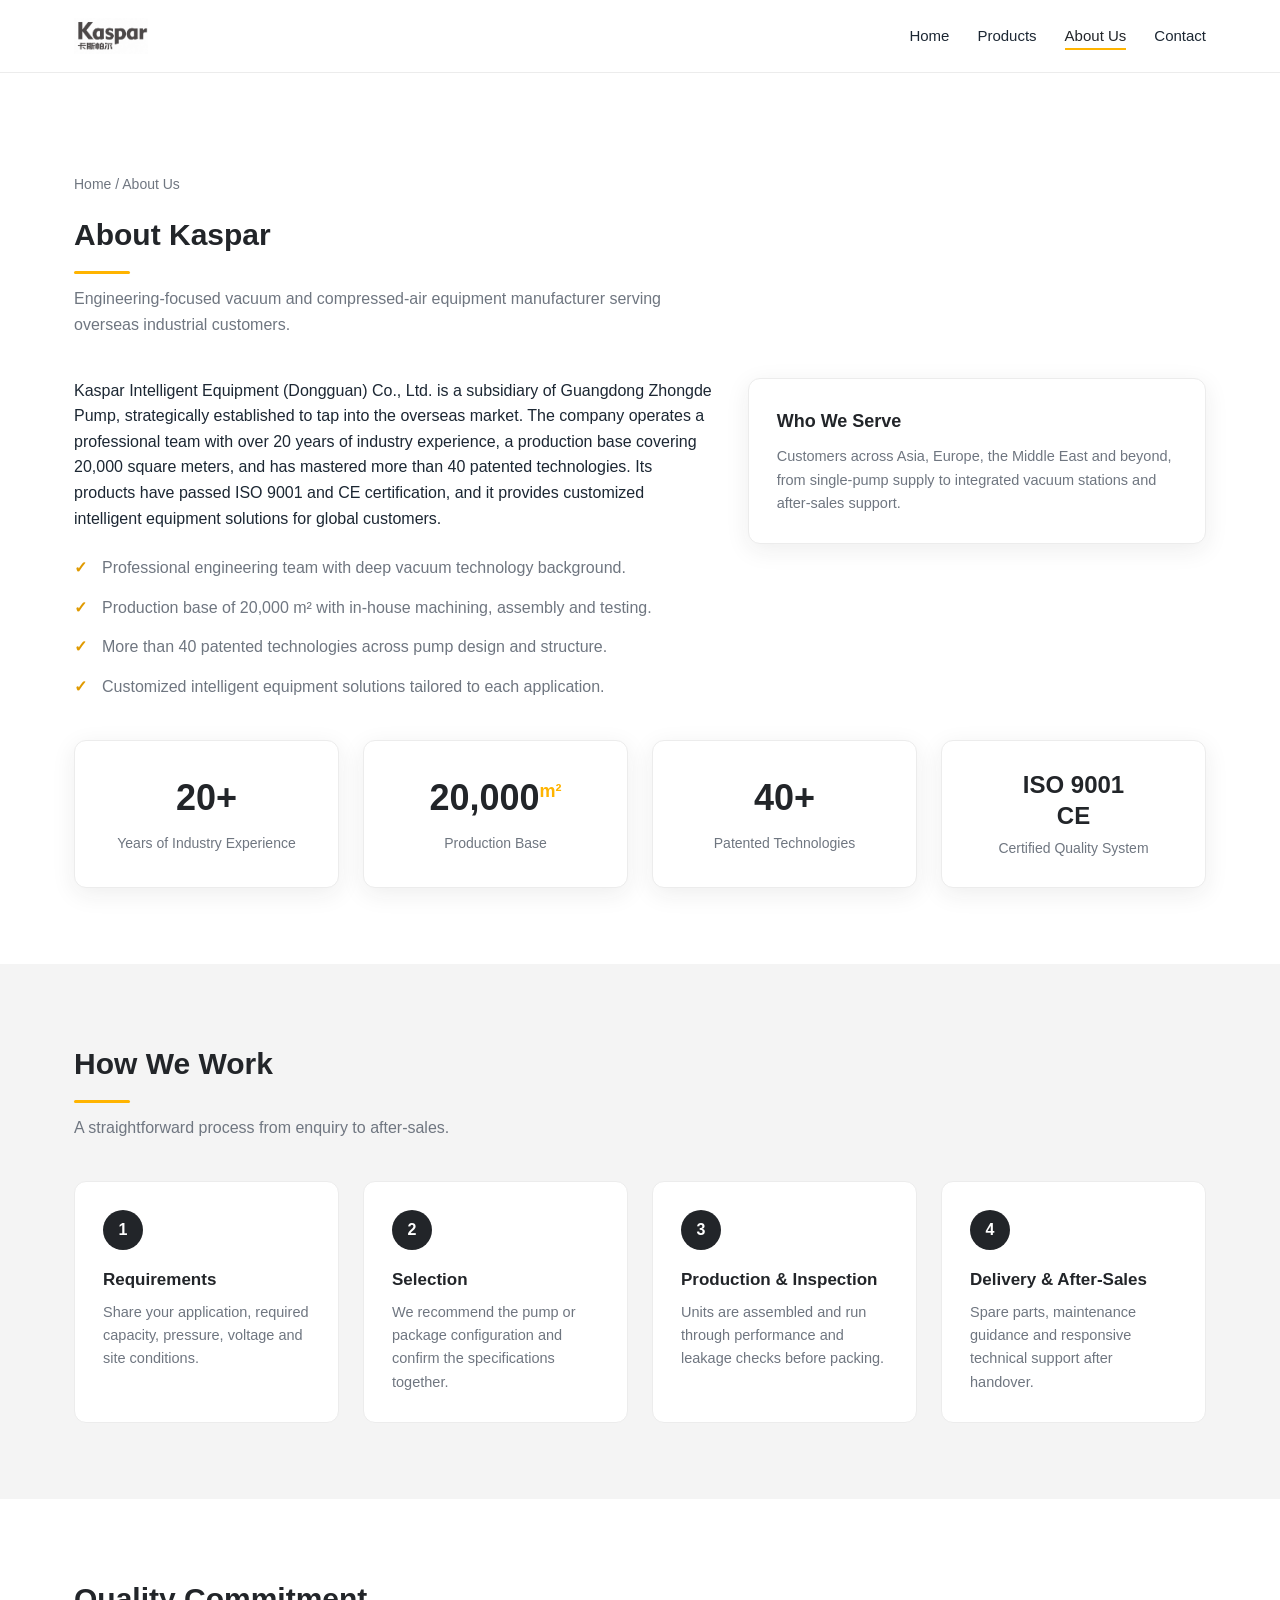
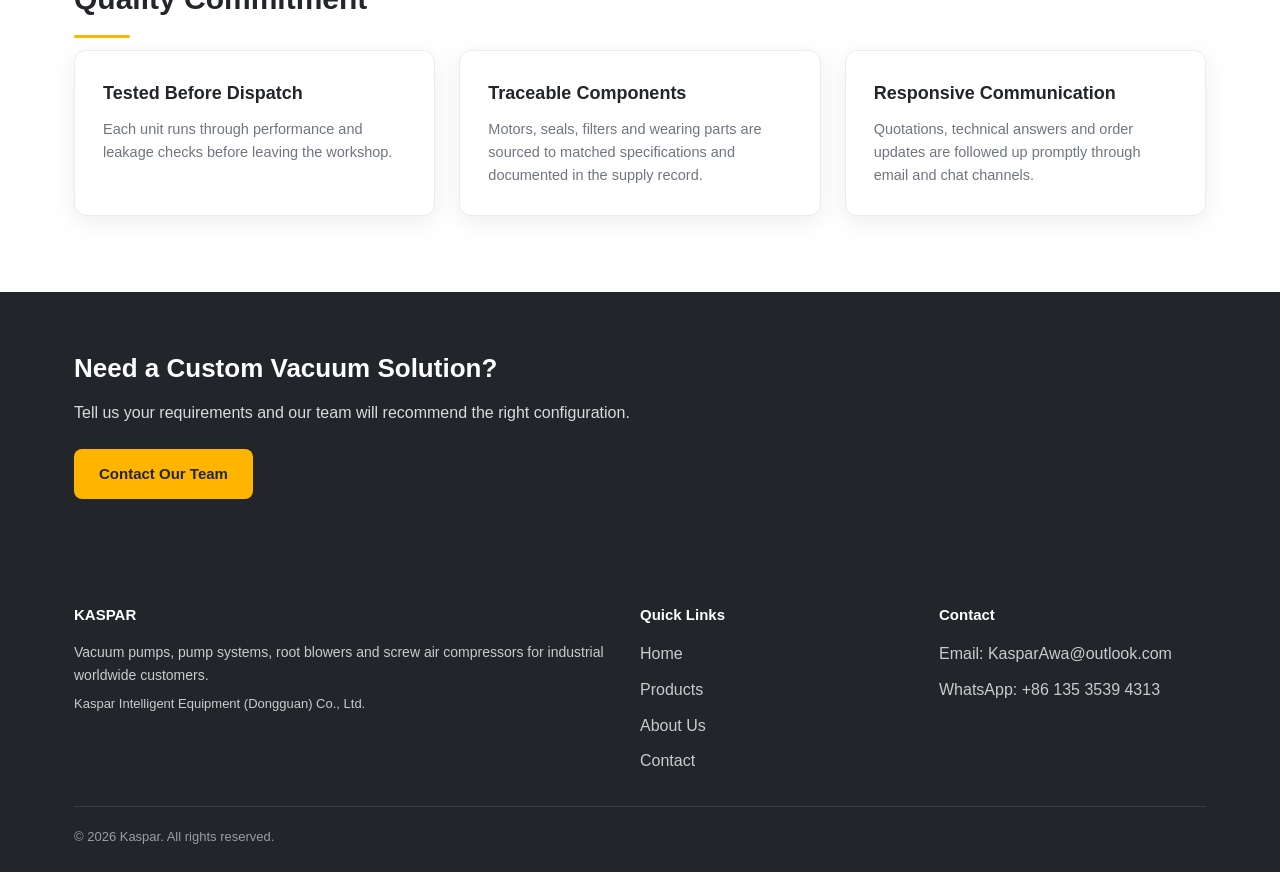
==== commit 6115a1f9: "Add animated hero ambient canvas, staggered entrance, grid glow and SVG favicon" ====
--- a/about.html
+++ b/about.html
@@ -3,6 +3,7 @@
 <head>
   <meta charset="UTF-8">
   <meta name="viewport" content="width=device-width, initial-scale=1.0">
+  <link rel="icon" href="data:image/svg+xml,<svg xmlns='http://www.w3.org/2000/svg' viewBox='0 0 64 64'><rect width='64' height='64' rx='12' fill='%23ffb400'/><text x='32' y='44' font-size='38' font-family='Arial' font-weight='700' text-anchor='middle' fill='%23222529'>K</text></svg>">
   <title>About Us | Kaspar</title>
   <meta name="description" content="Kaspar Intelligent Equipment (Dongguan) Co., Ltd. — subsidiary of Guangdong Zhongde Pump, 20+ years of vacuum pump experience, ISO 9001 and CE certified customized equipment solutions for global customers.">
   <link rel="stylesheet" href="css/style.css">
--- a/css/style.css
+++ b/css/style.css
@@ -1,18 +1,18 @@
 /* ===== Kaspar Website — Global Styles ===== */
 :root {
-  --orange: #d64000;
-  --orange-dark: #b83600;
-  --orange-soft: #fff3eb;
-  --navy: #00346e;
-  --navy-2: #0a4a8f;
+  --orange: #ffb400;
+  --orange-dark: #e09a00;
+  --orange-soft: #fff5df;
+  --navy: #222529;
+  --navy-2: #34383d;
   --steel: #6f7680;
   --bg: #f4f4f4;
   --white: #ffffff;
   --line: #ececec;
   --text: #1c2733;
   --radius: 12px;
-  --shadow: 0 6px 24px rgba(0, 52, 110, 0.08);
-  --shadow-hover: 0 14px 34px rgba(0, 52, 110, 0.16);
+  --shadow: 0 6px 24px rgba(34, 37, 41, 0.08);
+  --shadow-hover: 0 14px 34px rgba(34, 37, 41, 0.16);
 }
 
 * { margin: 0; padding: 0; box-sizing: border-box; }
@@ -65,17 +65,32 @@
 .hero {
   background: linear-gradient(135deg, var(--navy) 0%, var(--navy-2) 100%);
   color: var(--white);
-  padding: 104px 0;
+  padding: 112px 0;
   position: relative; overflow: hidden;
 }
+.hero::before {
+  content: ""; position: absolute; inset: 0; z-index: 0;
+  background-image:
+    linear-gradient(rgba(255, 255, 255, .045) 1px, transparent 1px),
+    linear-gradient(90deg, rgba(255, 255, 255, .045) 1px, transparent 1px);
+  background-size: 56px 56px;
+  -webkit-mask-image: radial-gradient(ellipse 80% 70% at 30% 40%, #000 30%, transparent 75%);
+  mask-image: radial-gradient(ellipse 80% 70% at 30% 40%, #000 30%, transparent 75%);
+}
 .hero::after {
-  content: ""; position: absolute; right: -120px; top: -120px;
-  width: 360px; height: 360px; border-radius: 50%;
-  background: radial-gradient(circle, rgba(214, 64, 0, .25), transparent 70%);
-}
-.hero h1 { font-size: 42px; line-height: 1.2; margin-bottom: 18px; position: relative; z-index: 1; }
-.hero p.lead { font-size: 18px; max-width: 640px; color: #d6e3f2; margin-bottom: 32px; position: relative; z-index: 1; }
-.hero-actions { display: flex; gap: 16px; flex-wrap: wrap; position: relative; z-index: 1; }
+  content: ""; position: absolute; right: -120px; top: -120px; z-index: 0;
+  width: 380px; height: 380px; border-radius: 50%;
+  background: radial-gradient(circle, rgba(255, 180, 0, .18), transparent 70%);
+}
+.hero-canvas { position: absolute; inset: 0; z-index: 0; width: 100%; height: 100%; }
+.hero .container { position: relative; z-index: 1; }
+.hero h1 { font-size: 42px; line-height: 1.2; margin-bottom: 18px; animation: heroUp .7s cubic-bezier(.22, .61, .36, 1) both; }
+.hero p.lead { font-size: 18px; max-width: 640px; color: #d9dbdd; margin-bottom: 32px; animation: heroUp .7s .18s cubic-bezier(.22, .61, .36, 1) both; }
+.hero-actions { display: flex; gap: 16px; flex-wrap: wrap; animation: heroUp .7s .34s cubic-bezier(.22, .61, .36, 1) both; }
+@keyframes heroUp { from { opacity: 0; transform: translateY(26px); } to { opacity: 1; transform: none; } }
+@media (prefers-reduced-motion: reduce) {
+  .hero h1, .hero p.lead, .hero-actions { animation: none; }
+}
 
 /* ===== Buttons ===== */
 .btn {
@@ -83,7 +98,7 @@
   padding: 12px 24px; border-radius: 8px; font-weight: 600; font-size: 15px;
   cursor: pointer; border: 1px solid transparent; transition: all .2s;
 }
-.btn-primary { background: var(--orange); color: var(--white); }
+.btn-primary { background: var(--orange); color: var(--navy); }
 .btn-primary:hover { background: var(--orange-dark); text-decoration: none; transform: translateY(-2px); }
 .btn-outline { border-color: rgba(255,255,255,.6); color: var(--white); }
 .btn-outline:hover { background: rgba(255,255,255,.1); text-decoration: none; }
@@ -109,11 +124,12 @@
   border-radius: var(--radius); padding: 28px; box-shadow: var(--shadow);
   transition: transform .25s, box-shadow .25s, border-color .25s;
 }
-.card:hover { transform: translateY(-5px); box-shadow: var(--shadow-hover); border-color: #f3c6b0; }
+.card:hover { transform: translateY(-5px); box-shadow: var(--shadow-hover); border-color: #f3d98a; }
 .card h3 { font-size: 18px; color: var(--navy); margin-bottom: 10px; }
 .card p { color: var(--steel); font-size: 14.5px; }
 .card .icon {
   width: 48px; height: 48px; border-radius: 10px; background: var(--orange-soft);
+  color: var(--navy);
   display: flex; align-items: center; justify-content: center; font-size: 24px;
   margin-bottom: 16px;
 }
@@ -135,7 +151,7 @@
   padding-left: 28px; position: relative; color: var(--steel);
 }
 .feature-list li::before {
-  content: "✓"; position: absolute; left: 0; color: var(--orange); font-weight: 700;
+  content: "✓"; position: absolute; left: 0; color: var(--orange-dark); font-weight: 700;
 }
 
 /* ===== Stats band ===== */
@@ -174,7 +190,7 @@
   background: var(--navy); color: var(--white); padding: 56px 0;
 }
 .cta-band h2 { font-size: 26px; margin-bottom: 10px; }
-.cta-band p { color: #d6e3f2; margin-bottom: 24px; }
+.cta-band p { color: #d9dbdd; margin-bottom: 24px; }
 
 /* ===== Forms ===== */
 .form-grid { display: grid; gap: 18px; }
@@ -193,12 +209,12 @@
 .contact-info .item p { color: var(--steel); font-size: 14.5px; }
 
 /* ===== Footer ===== */
-.site-footer { background: var(--navy); color: #c8d5e0; padding: 48px 0 24px; }
+.site-footer { background: var(--navy); color: #c9cbcd; padding: 48px 0 24px; }
 .footer-grid { display: grid; grid-template-columns: 2fr 1fr 1fr; gap: 32px; margin-bottom: 32px; }
 .site-footer h4 { color: var(--white); margin-bottom: 14px; font-size: 15px; }
 .site-footer ul { list-style: none; display: grid; gap: 10px; }
-.site-footer a { color: #c8d5e0; }
-.footer-bottom { border-top: 1px solid rgba(255,255,255,.12); padding-top: 20px; font-size: 13px; color: #93a7b8; }
+.site-footer a { color: #c9cbcd; }
+.footer-bottom { border-top: 1px solid rgba(255,255,255,.12); padding-top: 20px; font-size: 13px; color: #9a9da1; }
 
 /* ===== Breadcrumb ===== */
 .breadcrumb { font-size: 14px; color: var(--steel); padding: 24px 0 0; }
